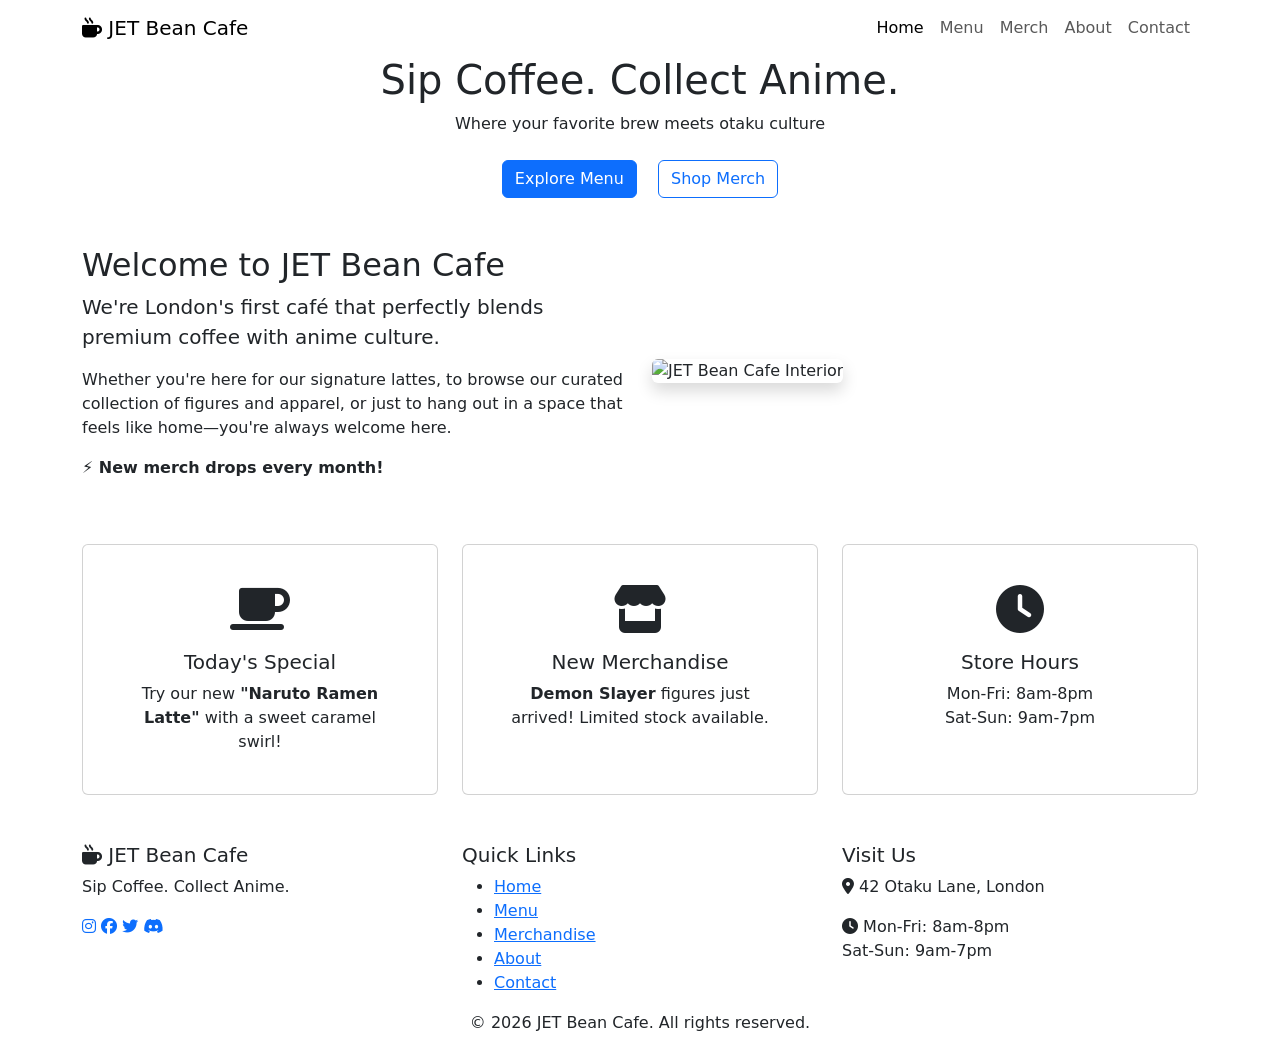
==== index.html @ ca4ddfc9 "Rename Index.html to index.html" ====
<!DOCTYPE html>
<html lang="en">
<head>
    <meta charset="UTF-8">
    <meta name="viewport" content="width=device-width, initial-scale=1.0">
    <title>JET Bean Cafe - Coffee & Anime</title>
    <!-- Bootstrap 5 CSS -->
    <link href="https://cdn.jsdelivr.net/npm/bootstrap@5.3.0/dist/css/bootstrap.min.css" rel="stylesheet">
    <!-- Google Fonts -->
    <link href="https://fonts.googleapis.com/css2?family=Playfair+Display:wght@700&family=Open+Sans:wght@400;600&family=Poppins:wght@600;700&display=swap" rel="stylesheet">
    <!-- Font Awesome -->
    <link rel="stylesheet" href="https://cdnjs.cloudflare.com/ajax/libs/font-awesome/6.4.0/css/all.min.css">
    <!-- Custom CSS -->
    <link rel="stylesheet" href="css/style.css">
</head>
<body>
    <!-- Navigation -->
    <nav class="navbar navbar-expand-lg">
        <div class="container">
            <a class="navbar-brand" href="index.html">
                <i class="fas fa-mug-hot"></i> JET Bean Cafe
            </a>
            <button class="navbar-toggler" type="button" data-bs-toggle="collapse" data-bs-target="#navbarNav">
                <span class="navbar-toggler-icon"></span>
            </button>
            <div class="collapse navbar-collapse" id="navbarNav">
                <ul class="navbar-nav ms-auto">
                    <li class="nav-item"><a class="nav-link active" href="index.html">Home</a></li>
                    <li class="nav-item"><a class="nav-link" href="menu.html">Menu</a></li>
                    <li class="nav-item"><a class="nav-link" href="merchandise.html">Merch</a></li>
                    <li class="nav-item"><a class="nav-link" href="about.html">About</a></li>
                    <li class="nav-item"><a class="nav-link" href="contact.html">Contact</a></li>
                </ul>
            </div>
        </div>
    </nav>

    <!-- Hero Section -->
    <section class="hero">
        <div class="container text-center">
            <h1>Sip Coffee. <span>Collect Anime.</span></h1>
            <p class="subtitle">Where your favorite brew meets otaku culture</p>
            <div class="mt-4">
                <a href="menu.html" class="btn btn-primary me-3">Explore Menu</a>
                <a href="merchandise.html" class="btn btn-outline-primary">Shop Merch</a>
            </div>
        </div>
    </section>

    <!-- Main Content -->
    <main>
        <div class="container py-5">
            <div class="row align-items-center mb-5">
                <div class="col-lg-6">
                    <h2>Welcome to JET Bean Cafe</h2>
                    <p class="lead">We're London's first café that perfectly blends premium coffee with anime culture.</p>
                    <p>Whether you're here for our signature lattes, to browse our curated collection of figures and apparel, or just to hang out in a space that feels like home—you're always welcome here.</p>
                    <p><strong>⚡ New merch drops every month!</strong></p>
                </div>
                <div class="col-lg-6">
                    <img src="images/cafe-interior.jpg" alt="JET Bean Cafe Interior" class="img-fluid rounded shadow">
                </div>
            </div>

            <!-- Feature Cards -->
            <div class="row g-4">
                <div class="col-md-4">
                    <div class="card h-100 text-center p-4">
                        <div class="card-body">
                            <i class="fas fa-coffee fa-3x" style="color: var(--accent);"></i>
                            <h5 class="card-title mt-3">Today's Special</h5>
                            <p class="card-text">Try our new <strong>"Naruto Ramen Latte"</strong> with a sweet caramel swirl!</p>
                        </div>
                    </div>
                </div>
                <div class="col-md-4">
                    <div class="card h-100 text-center p-4">
                        <div class="card-body">
                            <i class="fas fa-store fa-3x" style="color: var(--accent-blue);"></i>
                            <h5 class="card-title mt-3">New Merchandise</h5>
                            <p class="card-text"><strong>Demon Slayer</strong> figures just arrived! Limited stock available.</p>
                        </div>
                    </div>
                </div>
                <div class="col-md-4">
                    <div class="card h-100 text-center p-4">
                        <div class="card-body">
                            <i class="fas fa-clock fa-3x" style="color: var(--accent);"></i>
                            <h5 class="card-title mt-3">Store Hours</h5>
                            <p class="card-text">Mon-Fri: 8am-8pm<br>Sat-Sun: 9am-7pm</p>
                        </div>
                    </div>
                </div>
            </div>
        </div>
    </main>

    <!-- Footer -->
    <footer>
        <div class="container">
            <div class="row">
                <div class="col-md-4">
                    <h5><i class="fas fa-mug-hot"></i> JET Bean Cafe</h5>
                    <p>Sip Coffee. Collect Anime.</p>
                    <div class="social-icons">
                        <a href="#"><i class="fab fa-instagram"></i></a>
                        <a href="#"><i class="fab fa-facebook"></i></a>
                        <a href="#"><i class="fab fa-twitter"></i></a>
                        <a href="#"><i class="fab fa-discord"></i></a>
                    </div>
                </div>
                <div class="col-md-4">
                    <h5>Quick Links</h5>
                    <ul>
                        <li><a href="index.html">Home</a></li>
                        <li><a href="menu.html">Menu</a></li>
                        <li><a href="merchandise.html">Merchandise</a></li>
                        <li><a href="about.html">About</a></li>
                        <li><a href="contact.html">Contact</a></li>
                    </ul>
                </div>
                <div class="col-md-4">
                    <h5>Visit Us</h5>
                    <p><i class="fas fa-map-marker-alt"></i> 42 Otaku Lane, London</p>
                    <p><i class="fas fa-clock"></i> Mon-Fri: 8am-8pm<br>Sat-Sun: 9am-7pm</p>
                </div>
            </div>
            <p class="text-center">&copy; 2026 JET Bean Cafe. All rights reserved.</p>
        </div>
    </footer>

    <!-- Bootstrap JS -->
    <script src="https://cdn.jsdelivr.net/npm/bootstrap@5.3.0/dist/js/bootstrap.bundle.min.js"></script>
    <!-- Custom JS -->
    <script src="js/script.js"></script>
</body>
</html>
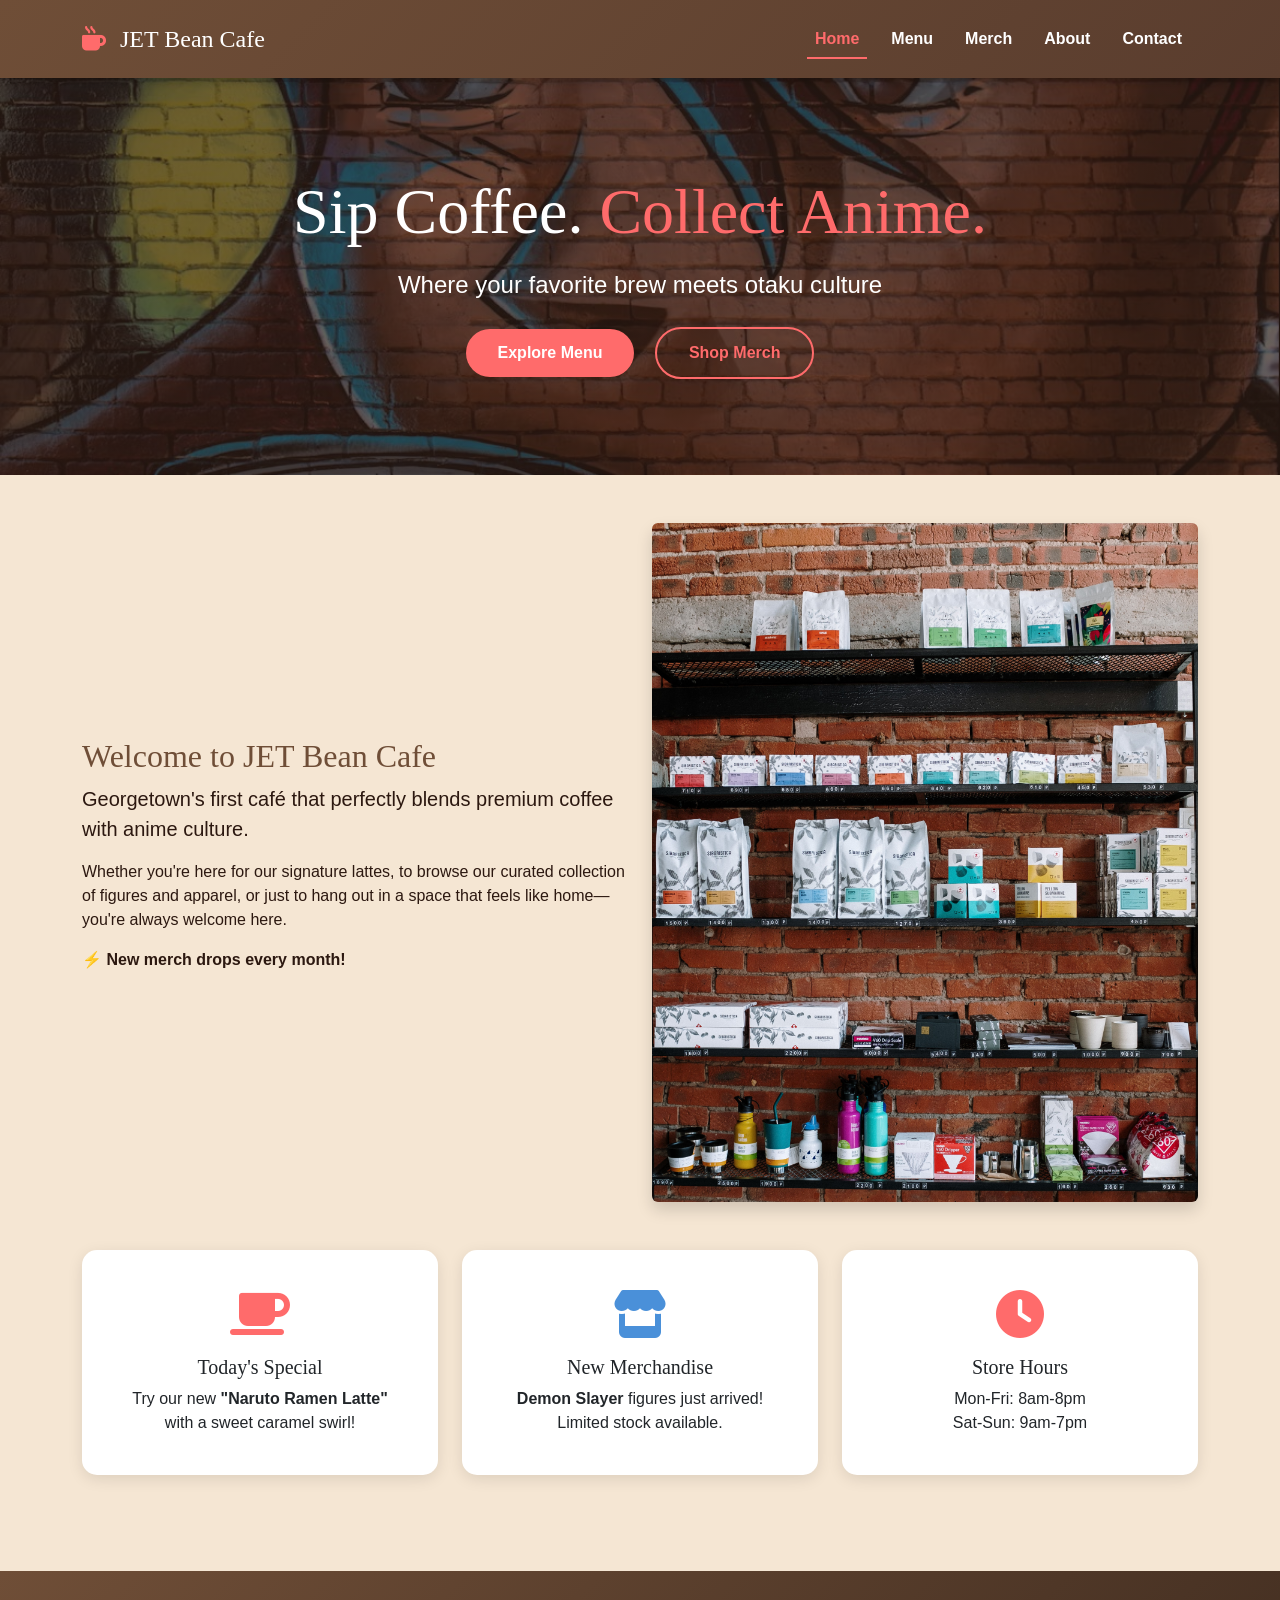
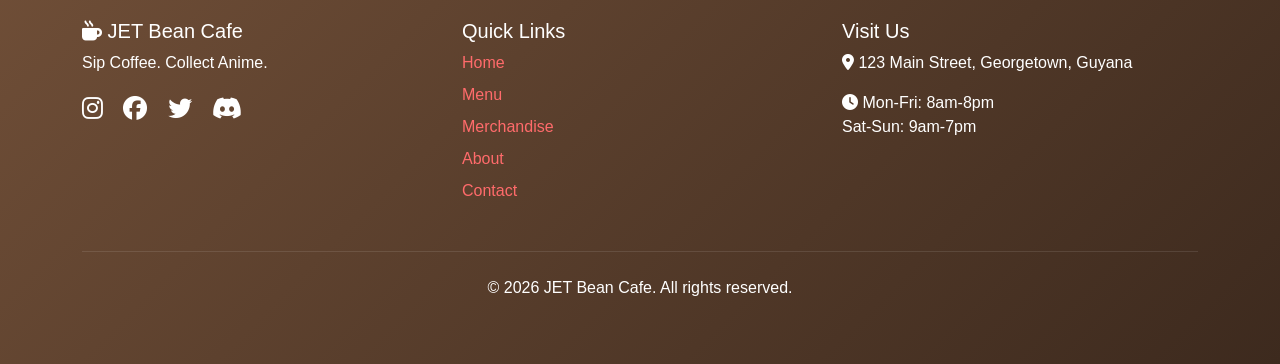
==== commit 81871d21: "Update index.html" ====
--- a/index.html
+++ b/index.html
@@ -53,7 +53,7 @@
             <div class="row align-items-center mb-5">
                 <div class="col-lg-6">
                     <h2>Welcome to JET Bean Cafe</h2>
-                    <p class="lead">We're London's first café that perfectly blends premium coffee with anime culture.</p>
+                    <p class="lead">Georgetown's first café that perfectly blends premium coffee with anime culture.</p>
                     <p>Whether you're here for our signature lattes, to browse our curated collection of figures and apparel, or just to hang out in a space that feels like home—you're always welcome here.</p>
                     <p><strong>⚡ New merch drops every month!</strong></p>
                 </div>
@@ -121,7 +121,7 @@
                 </div>
                 <div class="col-md-4">
                     <h5>Visit Us</h5>
-                    <p><i class="fas fa-map-marker-alt"></i> 42 Otaku Lane, London</p>
+                    <p><i class="fas fa-map-marker-alt"></i> 123 Main Street, Georgetown, Guyana</p>
                     <p><i class="fas fa-clock"></i> Mon-Fri: 8am-8pm<br>Sat-Sun: 9am-7pm</p>
                 </div>
             </div>
--- a/css/style.css
+++ b/css/style.css
@@ -0,0 +1,285 @@
+/* Custom Fonts & Variables */
+:root {
+    --primary: #6F4E37;
+    --secondary: #F5E6D3;
+    --accent: #FF6B6B;
+    --accent-blue: #4A90D9;
+    --dark: #2C1810;
+    --light: #FFFFFF;
+}
+
+* {
+    margin: 0;
+    padding: 0;
+    box-sizing: border-box;
+}
+
+body {
+    font-family: 'Open Sans', sans-serif;
+    color: var(--dark);
+    background-color: var(--secondary);
+}
+
+h1, h2, h3, h4, h5 {
+    font-family: 'Playfair Display', serif;
+    color: var(--primary);
+}
+
+/* Navigation */
+.navbar {
+    background: linear-gradient(135deg, var(--primary) 0%, #5A3D2E 100%);
+    padding: 1rem 0;
+    box-shadow: 0 2px 10px rgba(0,0,0,0.3);
+}
+
+.navbar-brand {
+    font-family: 'Playfair Display', serif;
+    font-size: 1.5rem;
+    color: white !important;
+}
+
+.navbar-brand i {
+    color: var(--accent);
+    margin-right: 8px;
+}
+
+.nav-link {
+    color: white !important;
+    font-weight: 600;
+    margin: 0 0.5rem;
+    transition: all 0.3s;
+    position: relative;
+}
+
+.nav-link:hover {
+    color: var(--accent) !important;
+}
+
+.nav-link::after {
+    content: '';
+    position: absolute;
+    bottom: 0;
+    left: 0;
+    width: 0;
+    height: 2px;
+    background: var(--accent);
+    transition: width 0.3s;
+}
+
+.nav-link:hover::after {
+    width: 100%;
+}
+
+.nav-link.active {
+    color: var(--accent) !important;
+}
+
+.nav-link.active::after {
+    width: 100%;
+}
+
+/* Hero Section */
+.hero {
+    background: linear-gradient(rgba(47, 29, 21, 0.7), rgba(47, 29, 21, 0.7)), 
+                url('../images/hero-bg.jpg');
+    background-size: cover;
+    background-position: center;
+    color: white;
+    padding: 6rem 0;
+    text-align: center;
+}
+
+.hero h1 {
+    color: white;
+    font-size: 4rem;
+    font-family: 'Playfair Display', serif;
+}
+
+.hero h1 span {
+    color: var(--accent);
+}
+
+.hero .subtitle {
+    font-size: 1.5rem;
+    font-family: 'Poppins', sans-serif;
+    margin: 1rem 0;
+}
+
+/* Cards */
+.card {
+    border: none;
+    border-radius: 15px;
+    box-shadow: 0 4px 15px rgba(0,0,0,0.1);
+    transition: transform 0.3s, box-shadow 0.3s;
+    background: white;
+    overflow: hidden;
+}
+
+.card:hover {
+    transform: translateY(-5px);
+    box-shadow: 0 8px 25px rgba(0,0,0,0.15);
+}
+
+.card-img-top {
+    height: 200px;
+    object-fit: cover;
+}
+
+/* Buttons */
+.btn-primary {
+    background-color: var(--accent);
+    border: none;
+    color: white;
+    padding: 0.75rem 2rem;
+    font-weight: 600;
+    font-family: 'Poppins', sans-serif;
+    border-radius: 30px;
+    transition: all 0.3s;
+}
+
+.btn-primary:hover {
+    background-color: #e55a5a;
+    color: white;
+    transform: scale(1.05);
+}
+
+.btn-outline-primary {
+    border: 2px solid var(--accent);
+    color: var(--accent);
+    padding: 0.75rem 2rem;
+    font-weight: 600;
+    font-family: 'Poppins', sans-serif;
+    border-radius: 30px;
+    background: transparent;
+    transition: all 0.3s;
+}
+
+.btn-outline-primary:hover {
+    background: var(--accent);
+    color: white;
+    transform: scale(1.05);
+}
+
+/* Merchandise Items */
+.merch-item .card {
+    height: 100%;
+}
+
+.merch-item .price {
+    color: var(--accent);
+    font-weight: 700;
+    font-size: 1.2rem;
+    font-family: 'Poppins', sans-serif;
+}
+
+.merch-item .category-tag {
+    background: var(--accent-blue);
+    color: white;
+    padding: 0.25rem 0.75rem;
+    border-radius: 20px;
+    font-size: 0.75rem;
+    font-weight: 600;
+}
+
+.filter-btn {
+    margin: 0.25rem;
+}
+
+.filter-btn.active {
+    background-color: var(--accent);
+    color: white;
+    border-color: var(--accent);
+}
+
+/* Footer */
+footer {
+    background: linear-gradient(135deg, var(--primary) 0%, #3D2A1E 100%);
+    color: white;
+    padding: 3rem 0;
+    margin-top: 3rem;
+}
+
+footer h5 {
+    color: white;
+    font-family: 'Poppins', sans-serif;
+}
+
+footer a {
+    color: var(--accent);
+    text-decoration: none;
+    transition: color 0.3s;
+}
+
+footer a:hover {
+    color: white;
+}
+
+footer ul {
+    list-style: none;
+    padding: 0;
+}
+
+footer ul li {
+    margin: 0.5rem 0;
+}
+
+.social-icons a {
+    display: inline-block;
+    margin-right: 1rem;
+    font-size: 1.5rem;
+    color: white;
+    transition: all 0.3s;
+}
+
+.social-icons a:hover {
+    color: var(--accent);
+    transform: scale(1.1);
+}
+
+footer .text-center {
+    margin-top: 2rem;
+    padding-top: 1.5rem;
+    border-top: 1px solid rgba(255,255,255,0.1);
+}
+
+/* Form Styling */
+.form-control, .form-select {
+    border-radius: 10px;
+    padding: 0.75rem;
+    border: 2px solid #e0d6cc;
+}
+
+.form-control:focus, .form-select:focus {
+    border-color: var(--accent);
+    box-shadow: 0 0 0 0.2rem rgba(255, 107, 107, 0.25);
+}
+
+/* Responsive */
+@media (max-width: 768px) {
+    .hero h1 {
+        font-size: 2.5rem;
+    }
+    
+    .hero {
+        padding: 4rem 0;
+    }
+    
+    .hero .subtitle {
+        font-size: 1.2rem;
+    }
+    
+    .card-img-top {
+        height: 150px;
+    }
+}
+
+@media (max-width: 576px) {
+    .hero h1 {
+        font-size: 2rem;
+    }
+    
+    .btn-primary, .btn-outline-primary {
+        padding: 0.5rem 1.5rem;
+        font-size: 0.9rem;
+    }
+}
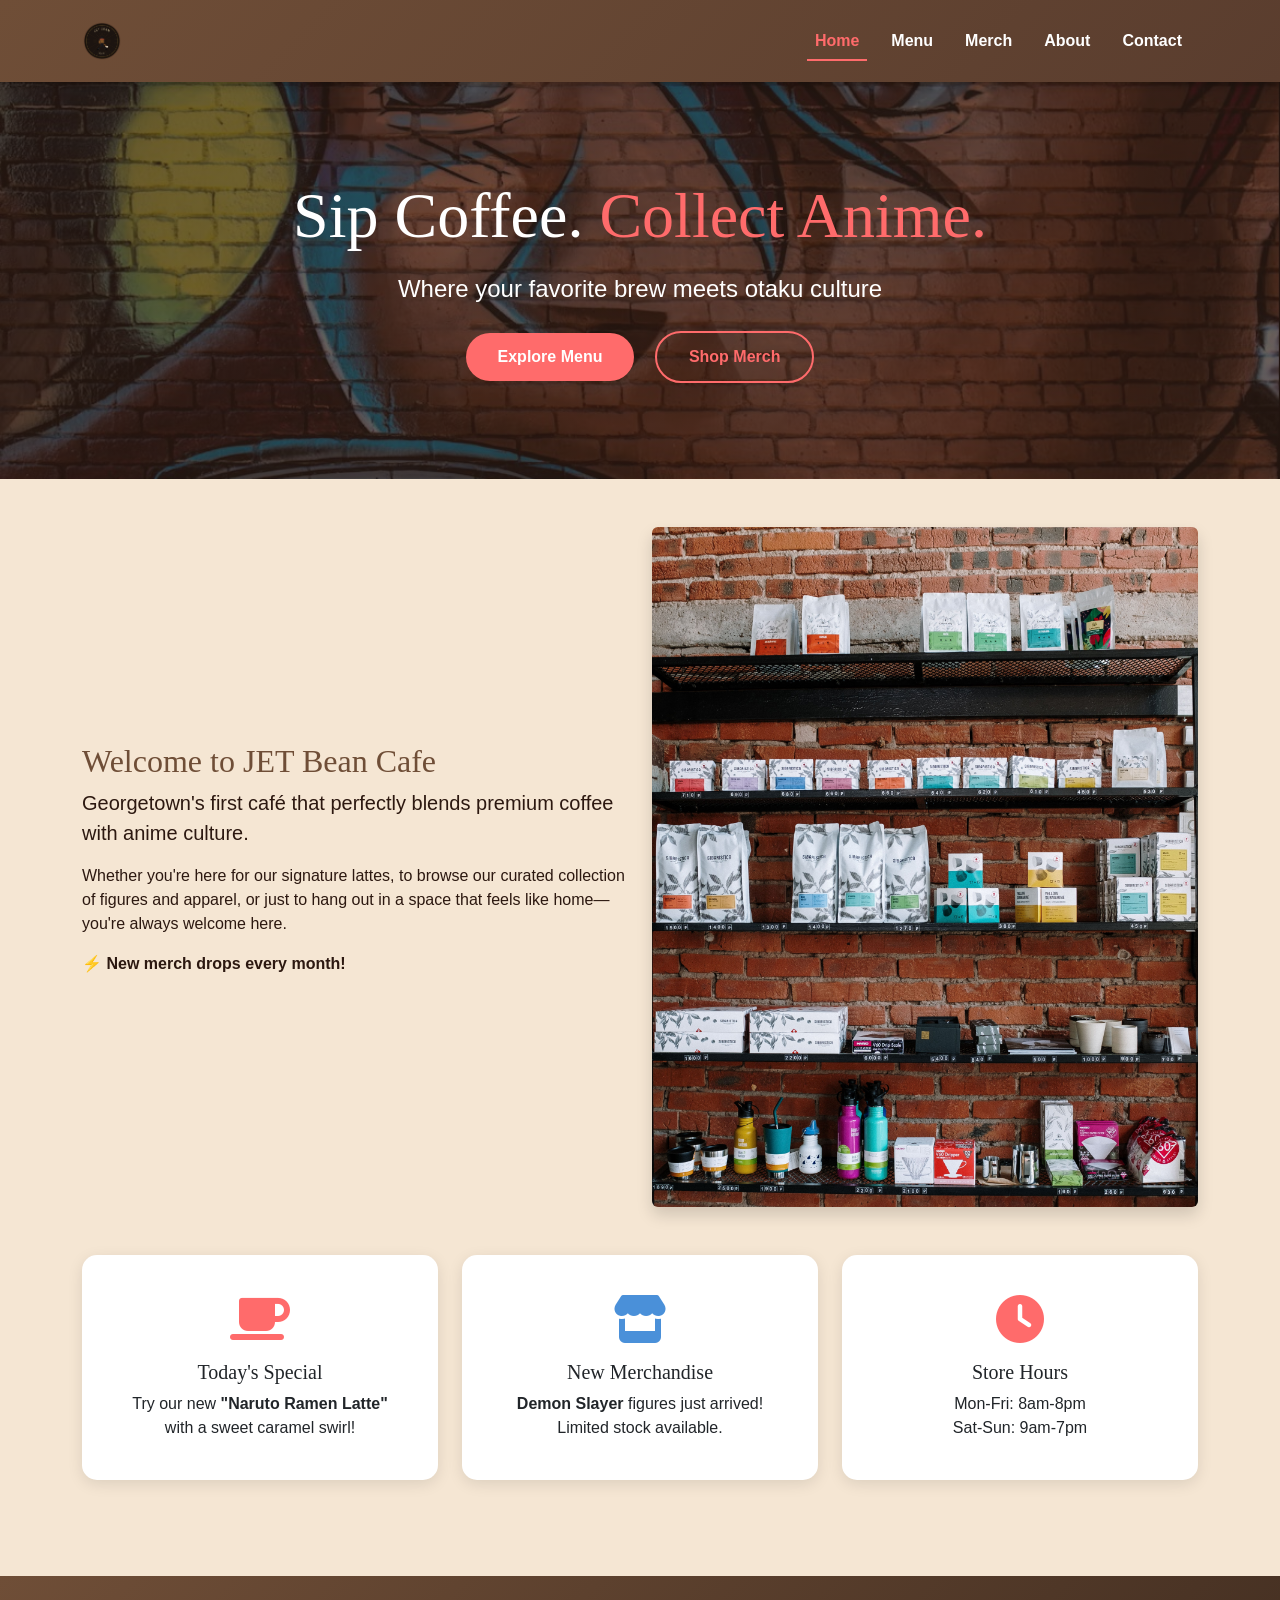
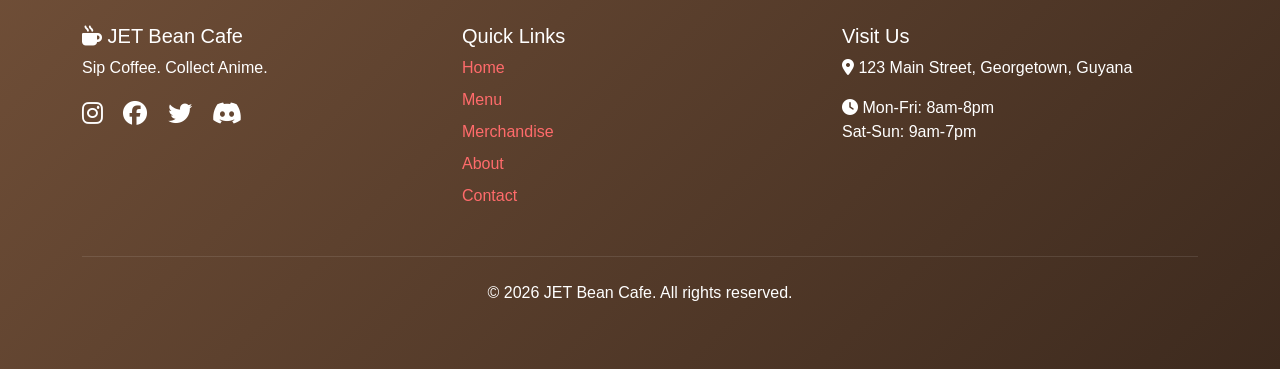
==== commit d87c5183: "Update index.html" ====
--- a/index.html
+++ b/index.html
@@ -18,8 +18,8 @@
     <nav class="navbar navbar-expand-lg">
         <div class="container">
             <a class="navbar-brand" href="index.html">
-                <i class="fas fa-mug-hot"></i> JET Bean Cafe
-            </a>
+    <img src="images/jetbean-logo.png" alt="JET Bean Cafe Logo" height="40">
+</a>
             <button class="navbar-toggler" type="button" data-bs-toggle="collapse" data-bs-target="#navbarNav">
                 <span class="navbar-toggler-icon"></span>
             </button>
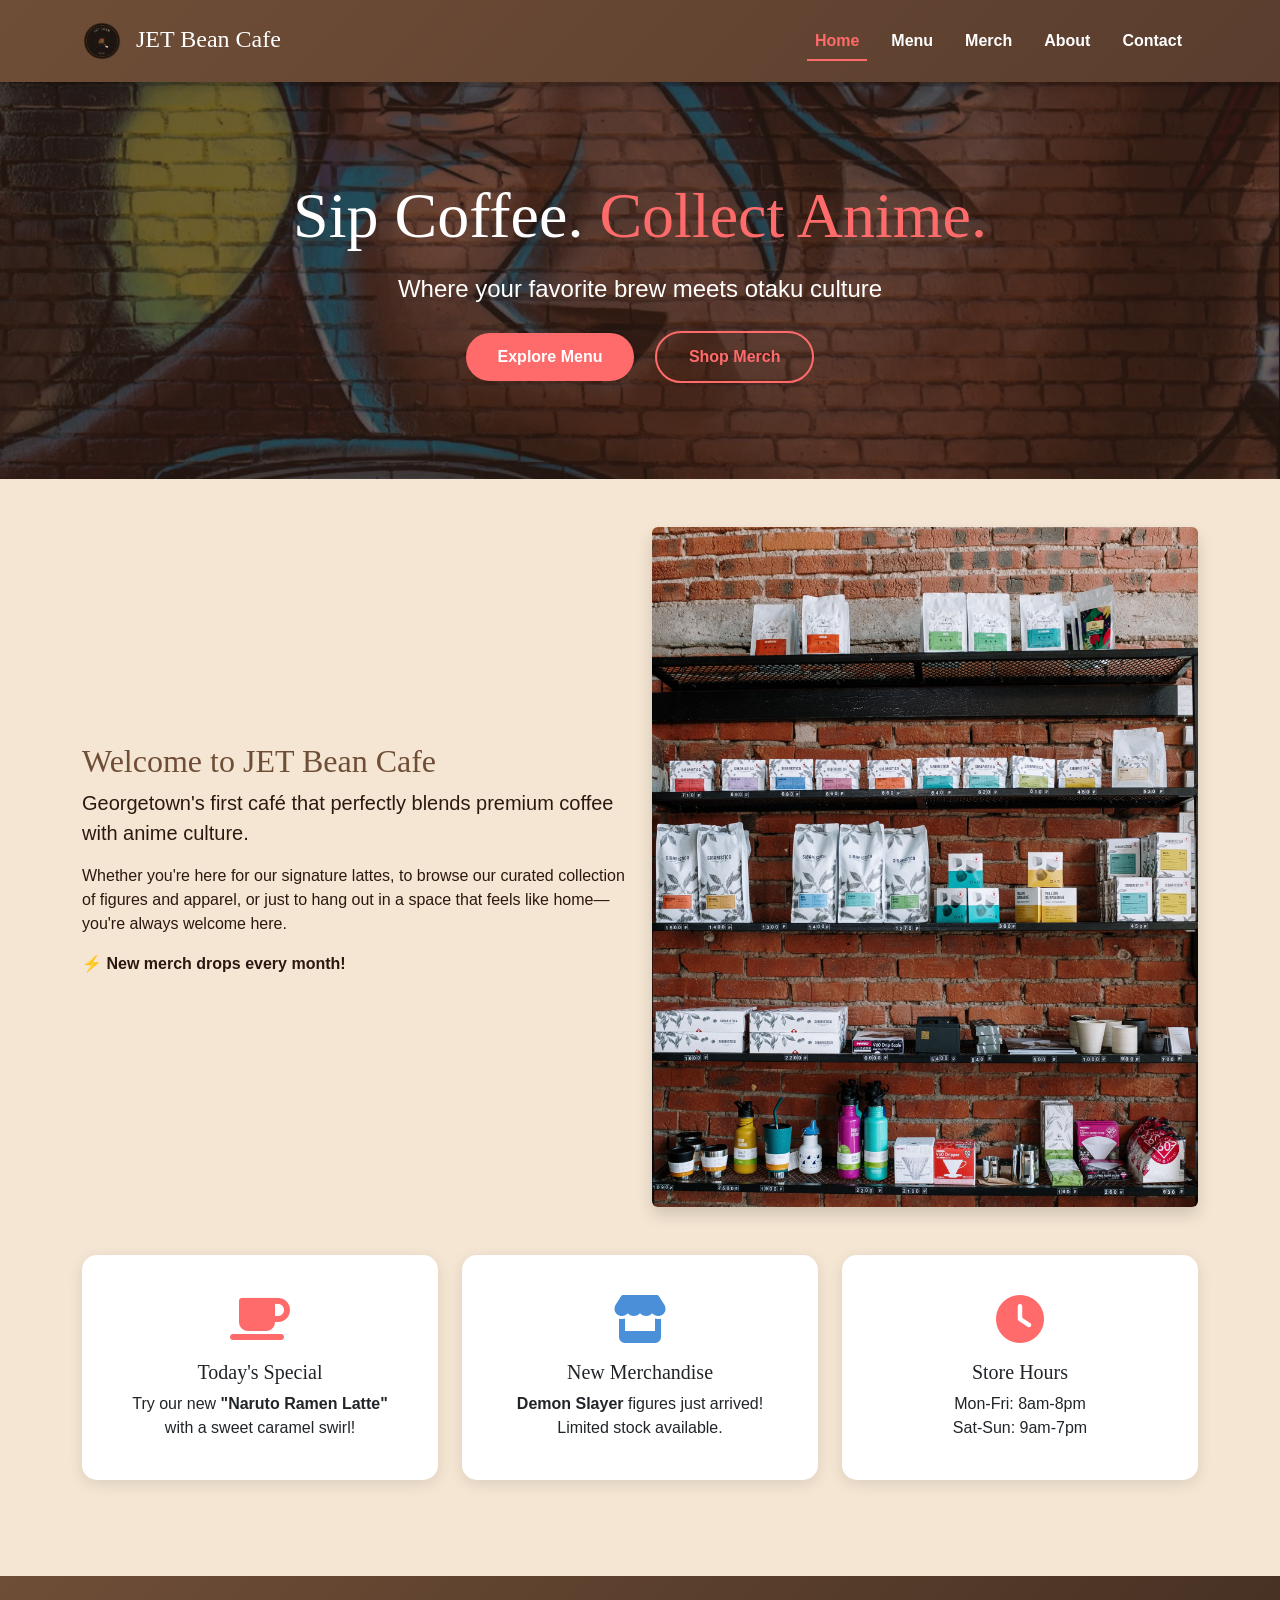
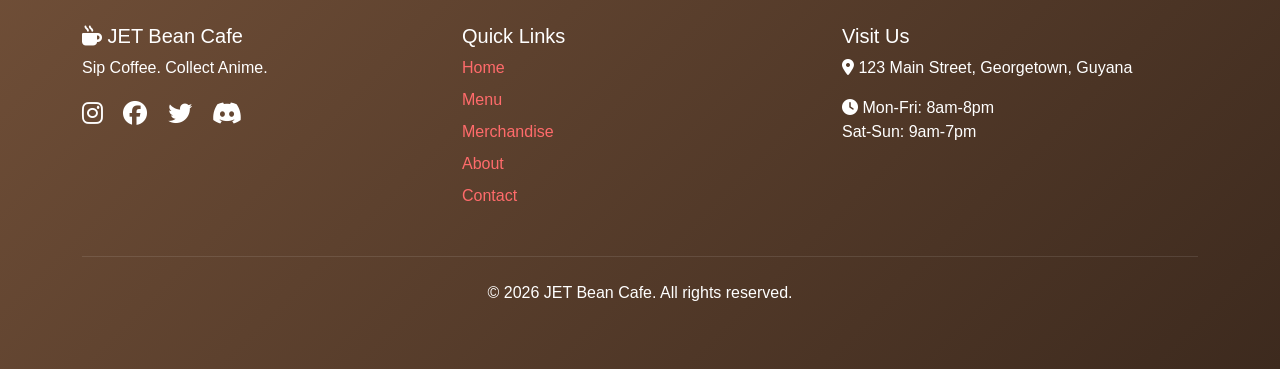
==== commit 4da949e2: "Update index.html" ====
--- a/index.html
+++ b/index.html
@@ -17,9 +17,10 @@
     <!-- Navigation -->
     <nav class="navbar navbar-expand-lg">
         <div class="container">
-            <a class="navbar-brand" href="index.html">
-    <img src="images/jetbean-logo.png" alt="JET Bean Cafe Logo" height="40">
-</a>
+             <a class="navbar-brand" href="index.html">
+            <img src="images/jetbean-logo.png" alt="JET Bean Cafe Logo" height="40" class="d-inline-block align-text-middle me-2">
+            JET Bean Cafe
+        </a>
             <button class="navbar-toggler" type="button" data-bs-toggle="collapse" data-bs-target="#navbarNav">
                 <span class="navbar-toggler-icon"></span>
             </button>
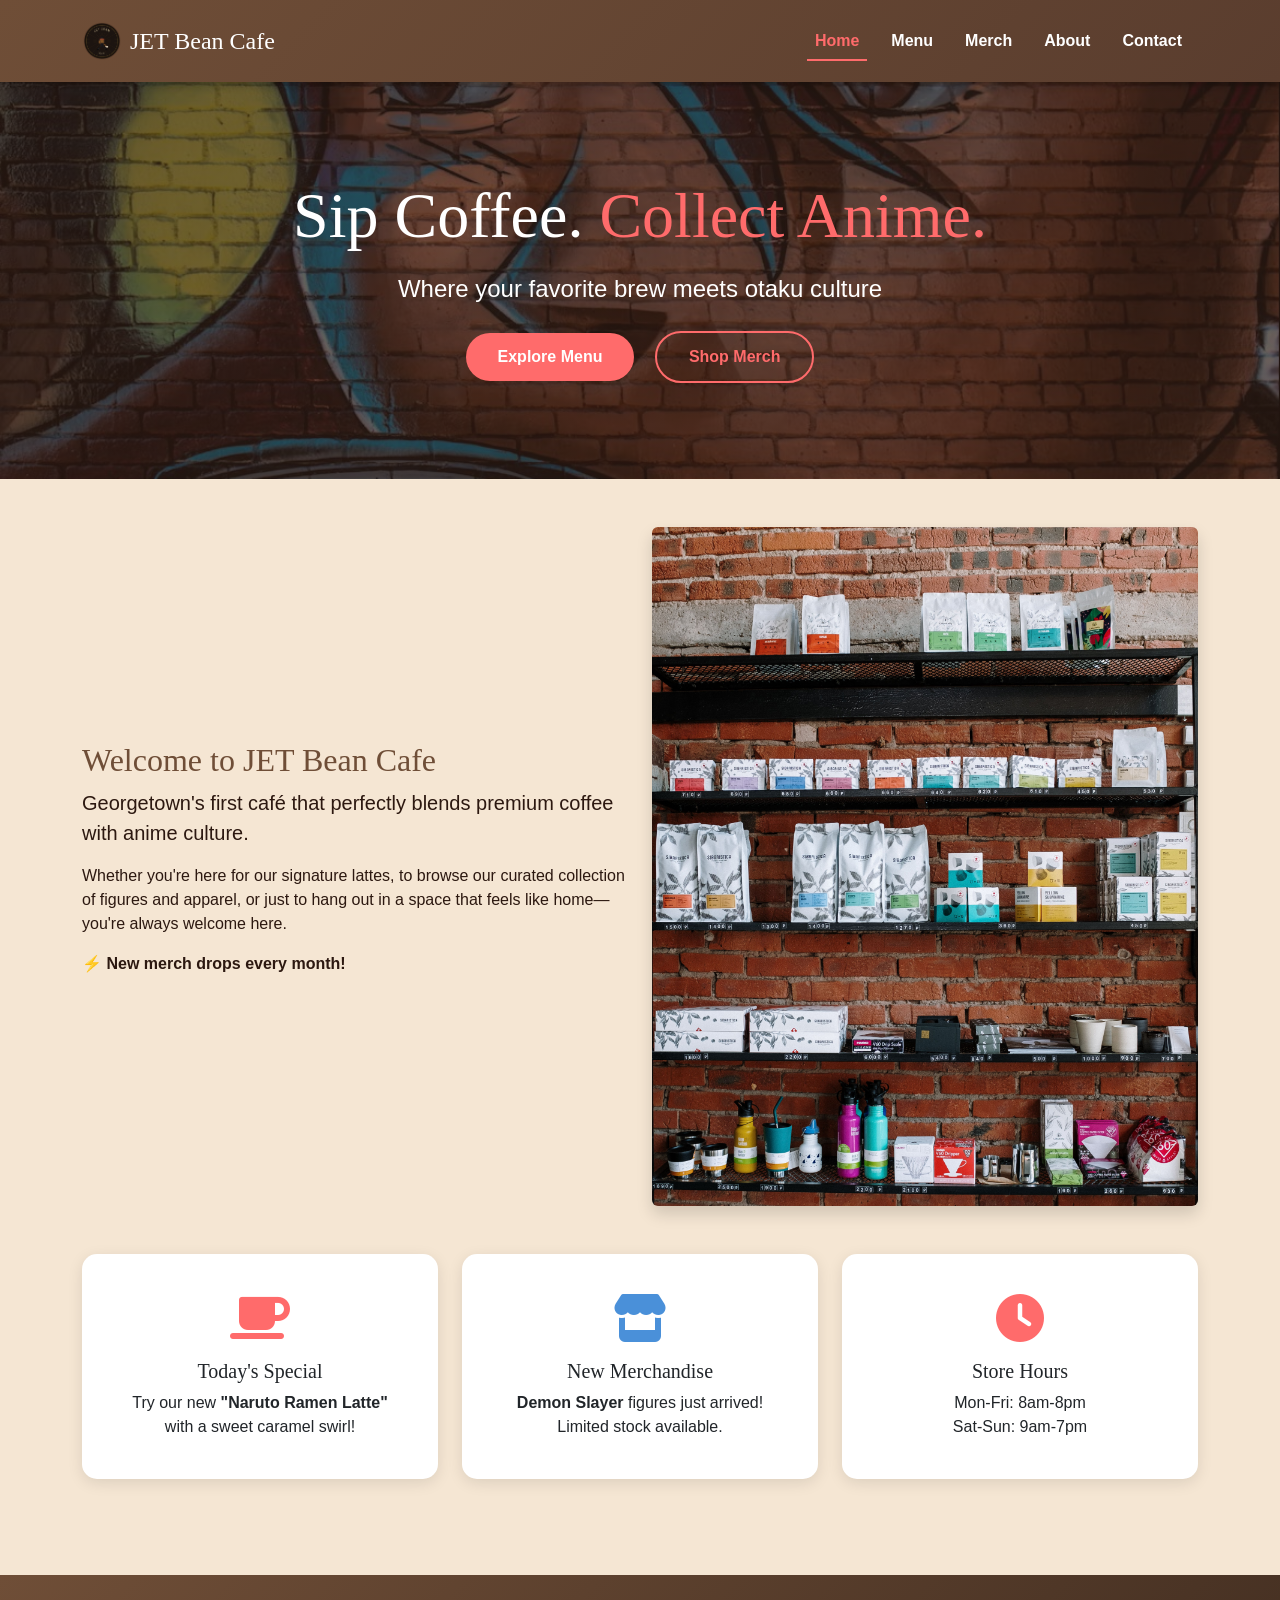
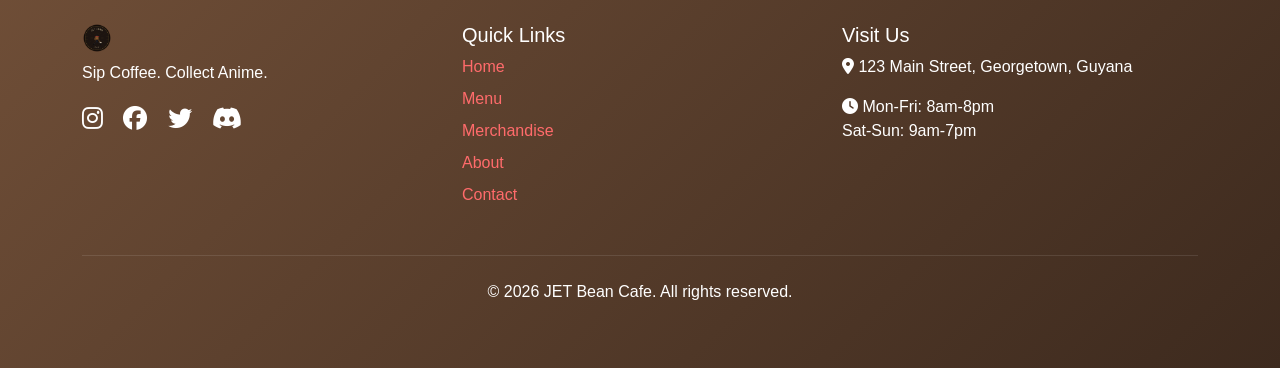
==== commit 1e0d420b: "Update index.html" ====
--- a/index.html
+++ b/index.html
@@ -101,15 +101,15 @@
         <div class="container">
             <div class="row">
                 <div class="col-md-4">
-                    <h5><i class="fas fa-mug-hot"></i> JET Bean Cafe</h5>
-                    <p>Sip Coffee. Collect Anime.</p>
-                    <div class="social-icons">
-                        <a href="#"><i class="fab fa-instagram"></i></a>
-                        <a href="#"><i class="fab fa-facebook"></i></a>
-                        <a href="#"><i class="fab fa-twitter"></i></a>
-                        <a href="#"><i class="fab fa-discord"></i></a>
-                    </div>
-                </div>
+                <img src="images/jetbean-logo.png" alt="JET Bean Cafe Logo" height="30" class="mb-2">
+                <p>Sip Coffee. Collect Anime.</p>
+                <div class="social-icons">
+                <a href="#"><i class="fab fa-instagram"></i></a>
+                <a href="#"><i class="fab fa-facebook"></i></a>
+                <a href="#"><i class="fab fa-twitter"></i></a>
+                <a href="#"><i class="fab fa-discord"></i></a>
+            </div>
+        </div>
                 <div class="col-md-4">
                     <h5>Quick Links</h5>
                     <ul>
--- a/css/style.css
+++ b/css/style.css
@@ -283,3 +283,33 @@
         font-size: 0.9rem;
     }
 }
+/* Navbar Brand - Logo + Text */
+.navbar-brand {
+    display: flex;
+    align-items: center;
+    font-family: 'Playfair Display', serif;
+    font-size: 1.5rem;
+    color: white !important;
+}
+
+.navbar-brand img {
+    height: 40px;
+    width: auto;
+    margin-right: 10px;
+}
+
+/* Remove old coffee icon styling if present */
+.navbar-brand i {
+    display: none;
+}
+
+/* Responsive adjustments */
+@media (max-width: 576px) {
+    .navbar-brand {
+        font-size: 1.2rem;
+    }
+    
+    .navbar-brand img {
+        height: 30px;
+    }
+}
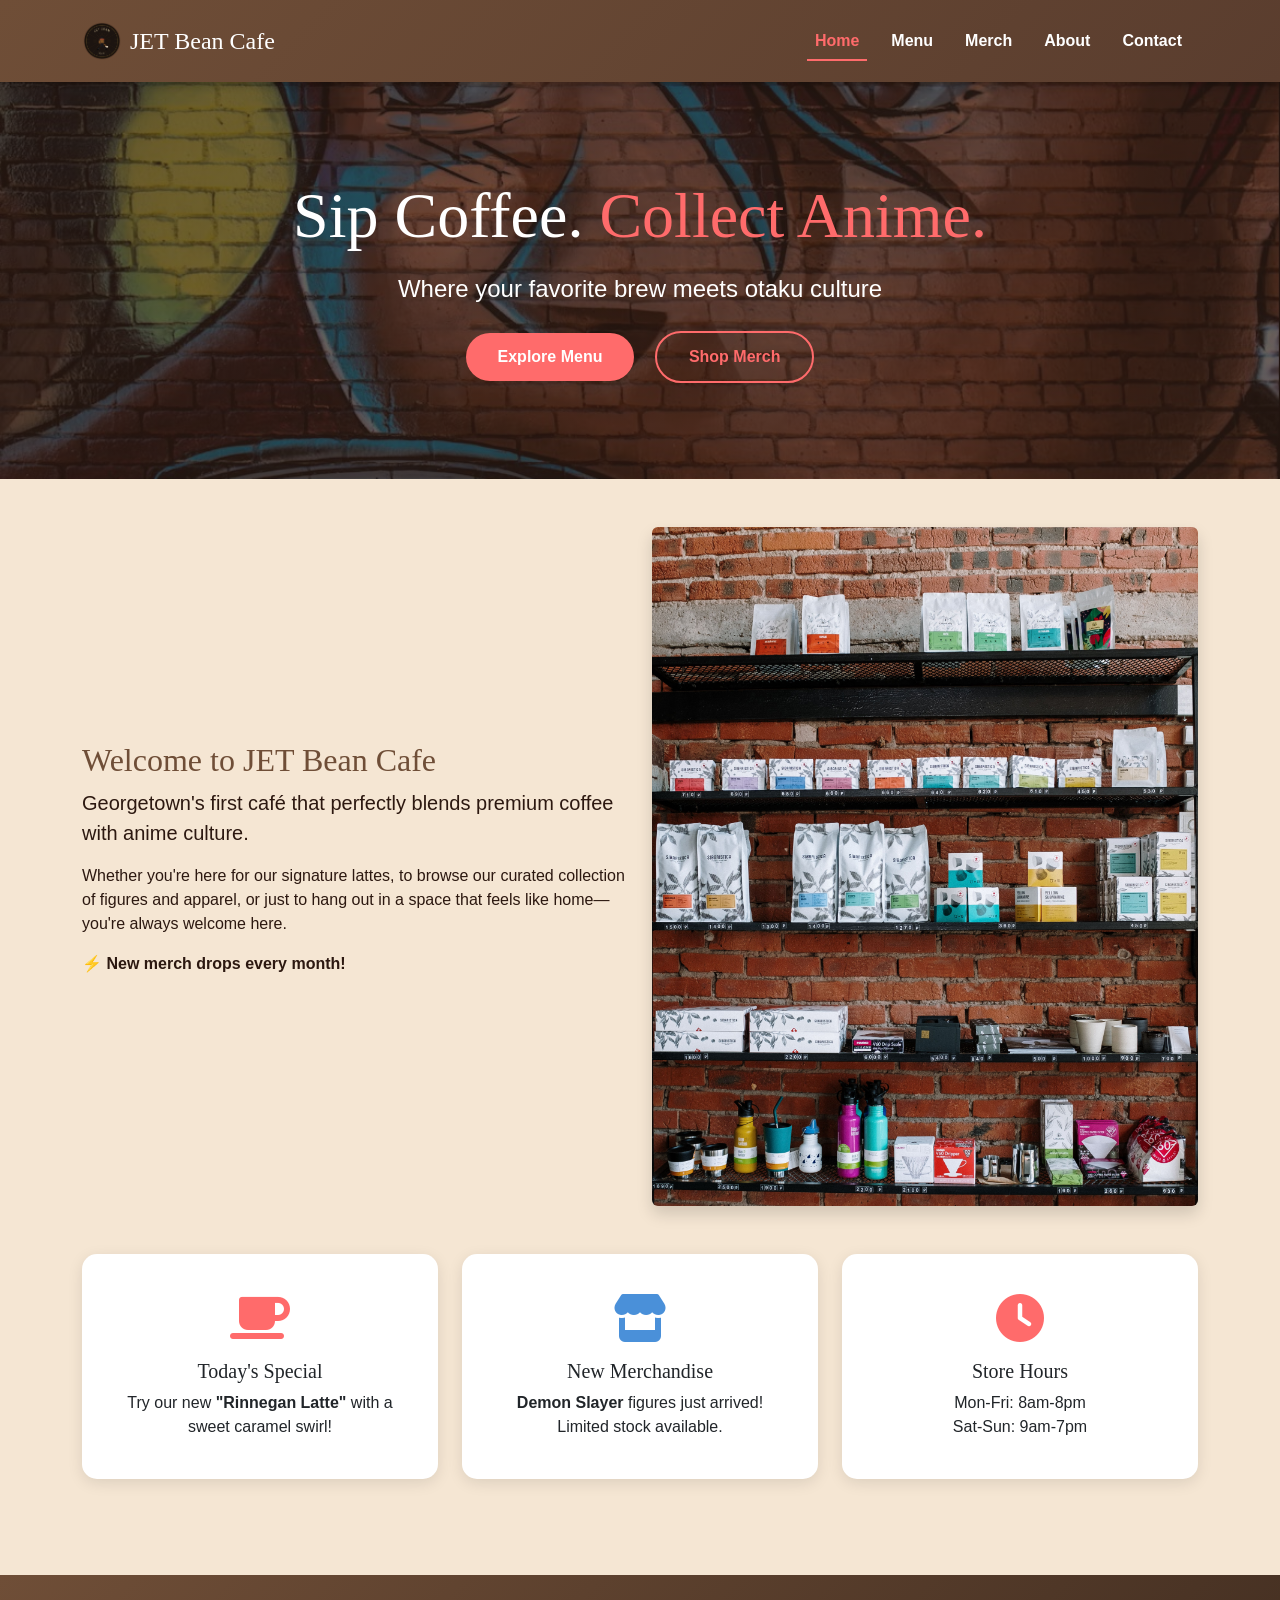
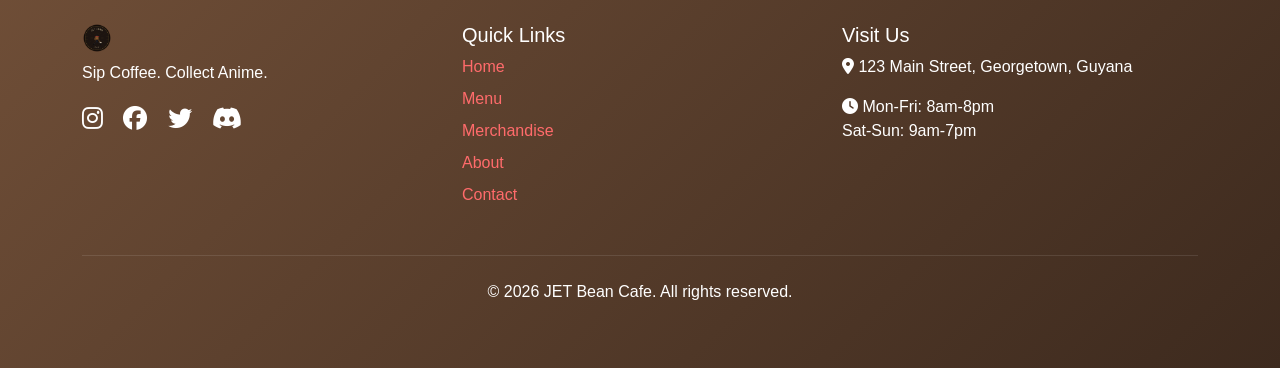
==== commit daa57f75: "Update index.html" ====
--- a/index.html
+++ b/index.html
@@ -70,7 +70,7 @@
                         <div class="card-body">
                             <i class="fas fa-coffee fa-3x" style="color: var(--accent);"></i>
                             <h5 class="card-title mt-3">Today's Special</h5>
-                            <p class="card-text">Try our new <strong>"Naruto Ramen Latte"</strong> with a sweet caramel swirl!</p>
+                            <p class="card-text">Try our new <strong>"Rinnegan Latte"</strong> with a sweet caramel swirl!</p>
                         </div>
                     </div>
                 </div>
